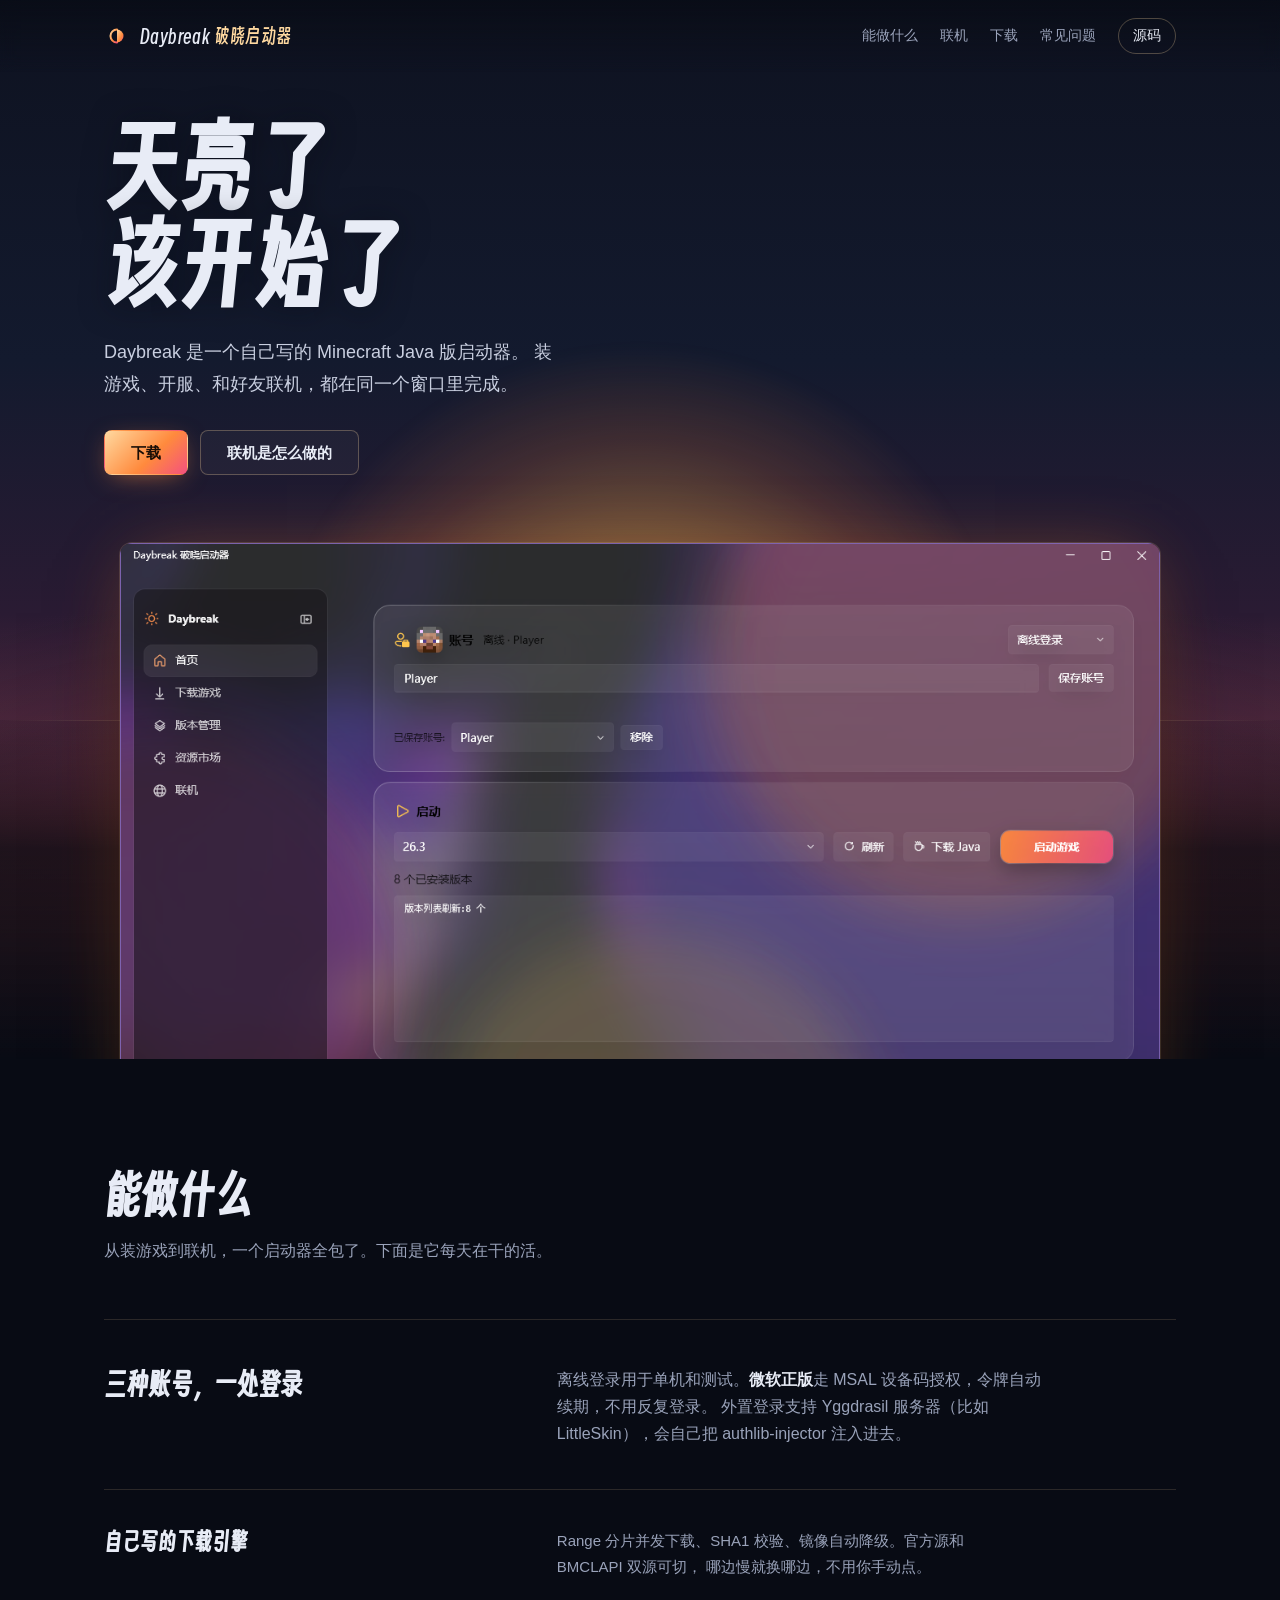
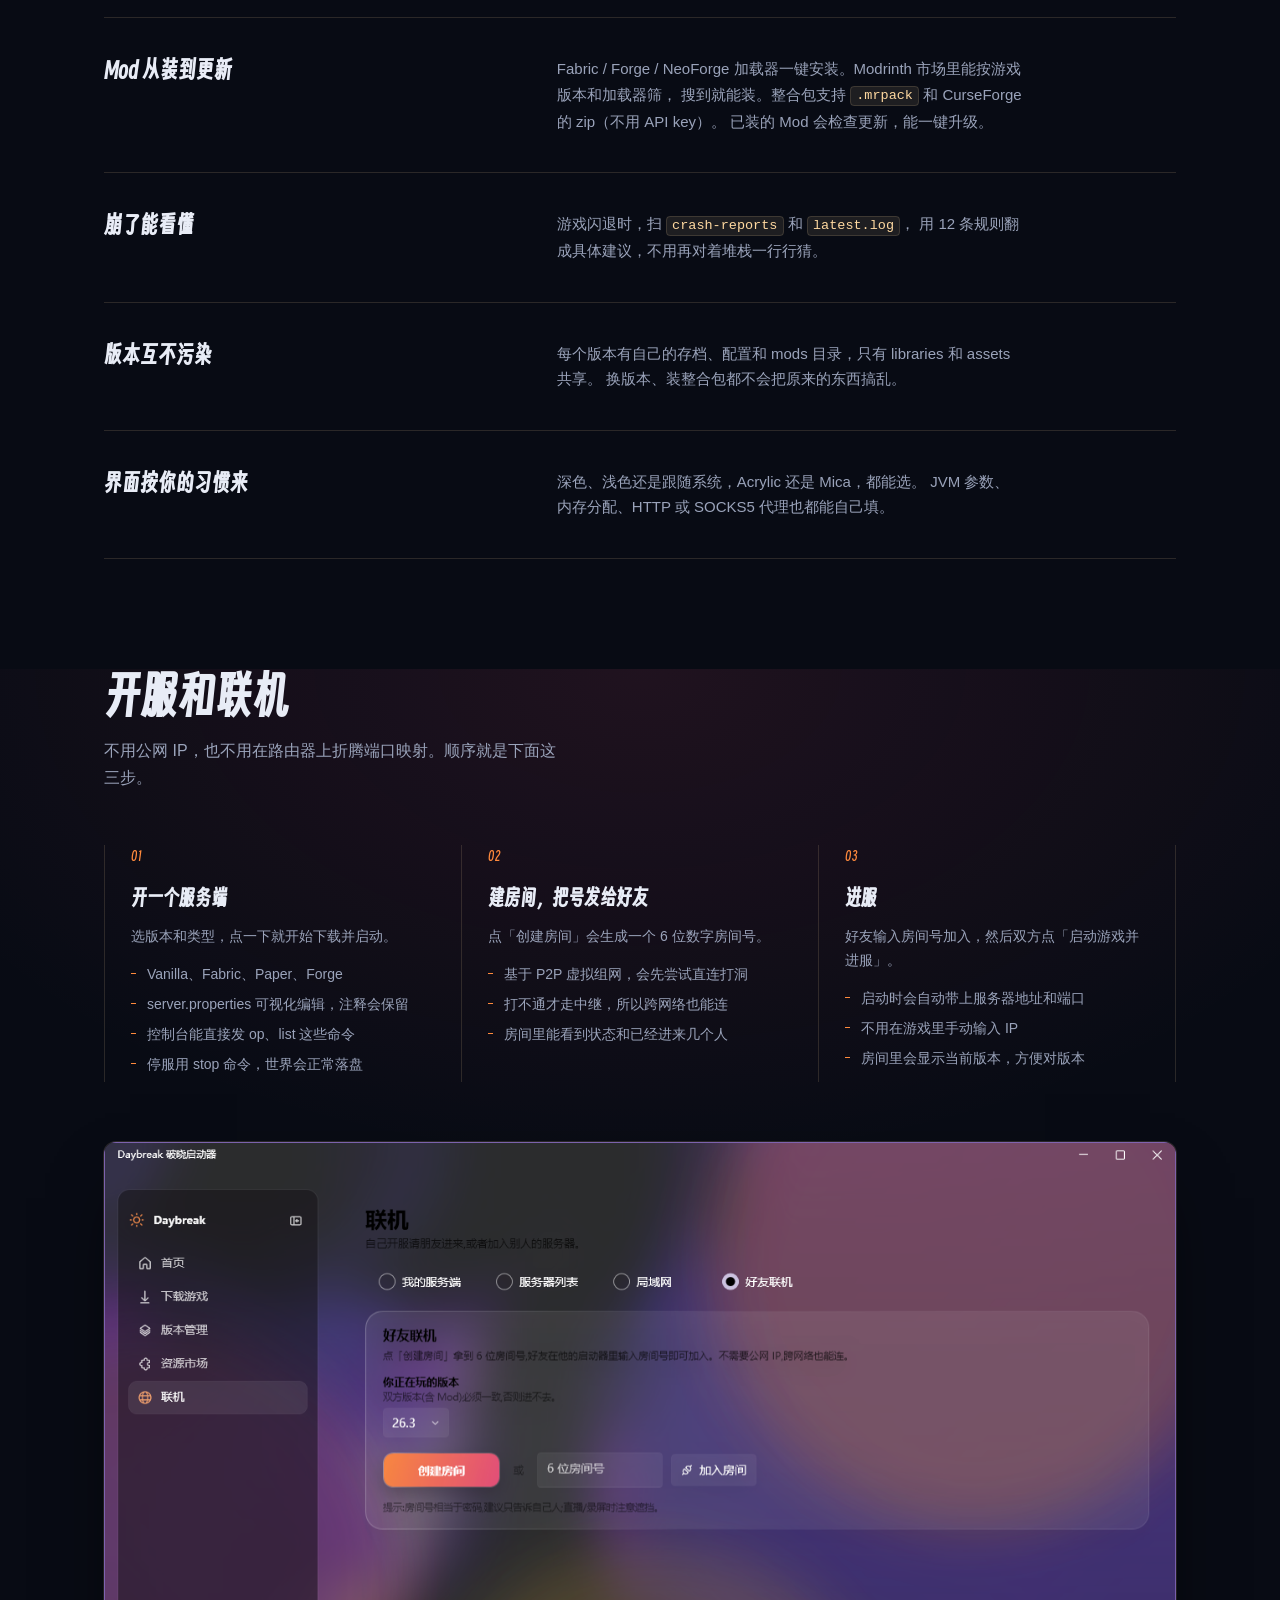
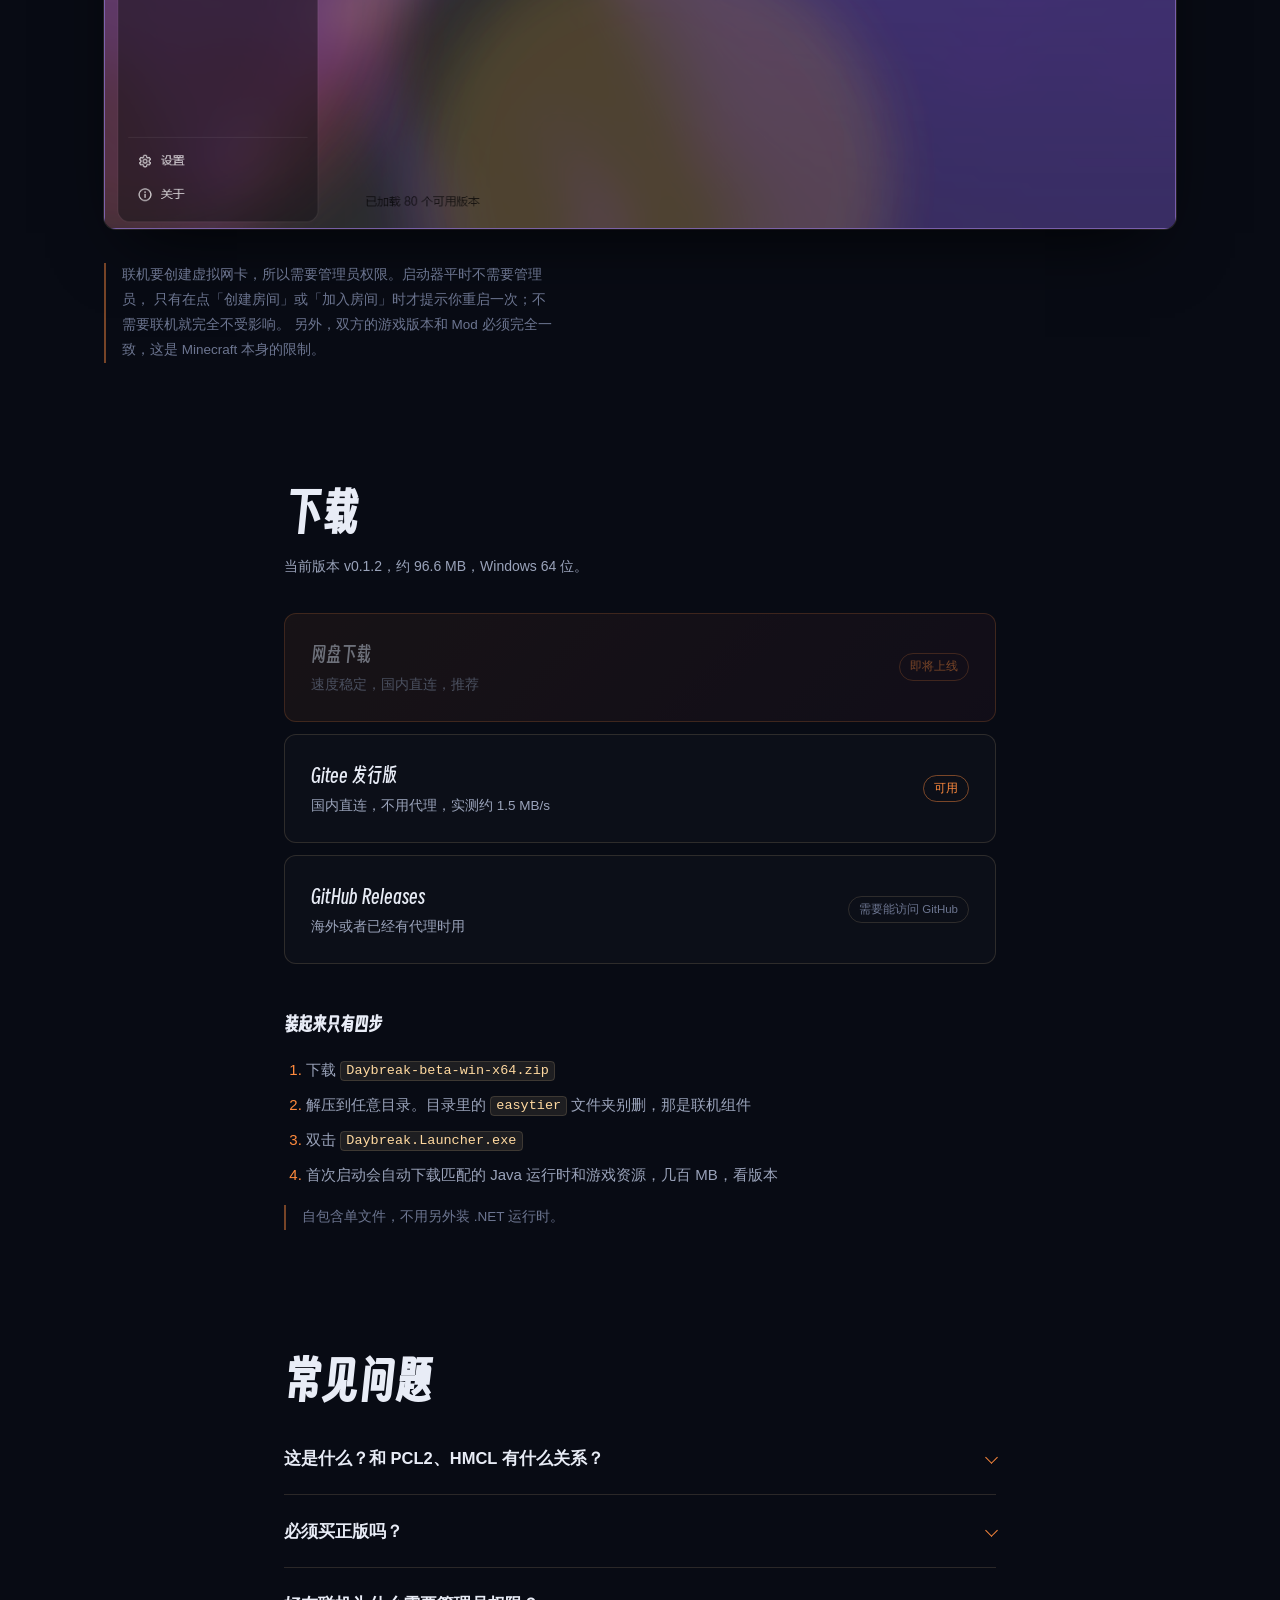
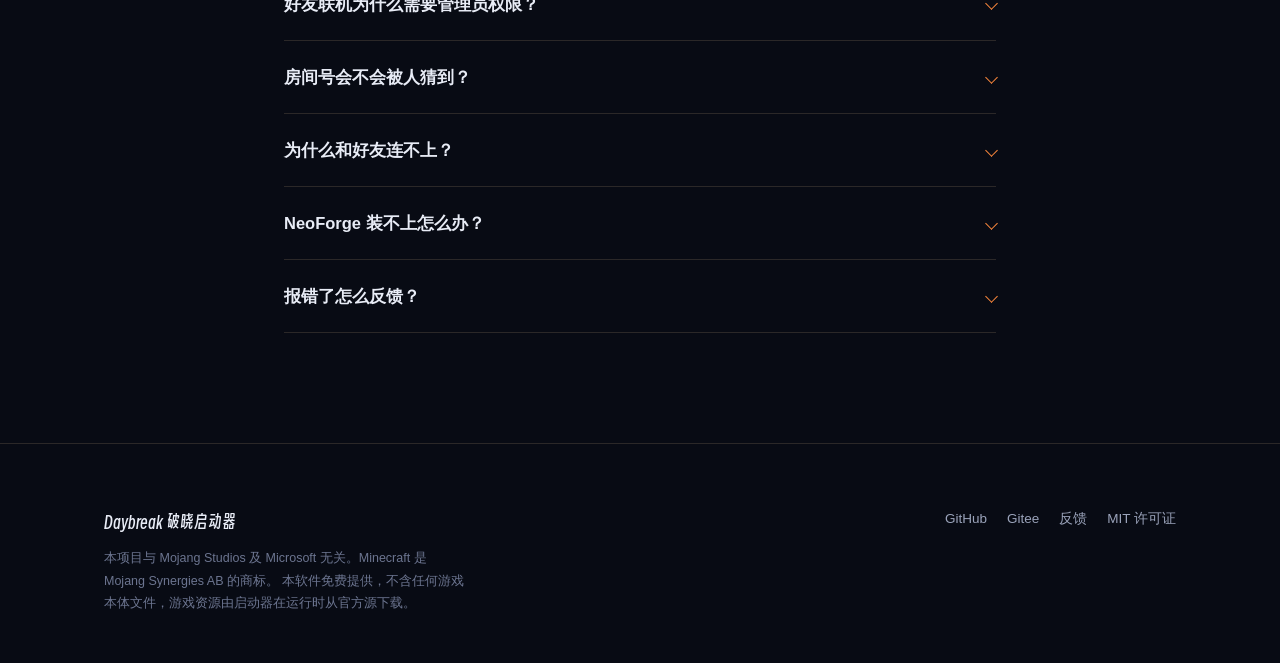
==== website/index.html @ 1a149ee1 "官网:新建静态站点并部署到自建服务器 背景:需要一个正式的产品页面，下载走网盘/Gitee，不占用服务器带宽。  设计(先调研再动手): - 参考 Anthropic 官方 frontend-desi" ====
<!DOCTYPE html>
<html lang="zh-CN">
<head>
<meta charset="UTF-8">
<meta name="viewport" content="width=device-width, initial-scale=1">
<title>Daybreak 破晓启动器 — 自己写的 Minecraft 启动器</title>
<meta name="description" content="Daybreak 破晓启动器：自主实现的 Minecraft Java 版启动器。三合一登录、四种服务端一键开服、好友联机（6 位房间号，不需要公网 IP）、Mod 生态与崩溃诊断。仅 Windows，免费开源。">
<meta name="theme-color" content="#0E1220">
<meta property="og:title" content="Daybreak 破晓启动器">
<meta property="og:description" content="装游戏、开服、和好友联机，都在一个窗口里完成。">
<meta property="og:type" content="website">
<link rel="icon" href="assets/logo.svg" type="image/svg+xml">
<link rel="preload" href="assets/font/smiley-sans-subset.woff2" as="font" type="font/woff2" crossorigin>
<link rel="stylesheet" href="assets/style.css">
</head>
<body>

<header class="nav" id="nav">
  <div class="nav-inner">
    <a href="#" class="brand">
      <svg class="brand-mark" viewBox="0 0 32 32" aria-hidden="true">
        <defs>
          <linearGradient id="bm" x1="0" y1="0" x2="1" y2="1">
            <stop offset="0" stop-color="#FFD9A0"/>
            <stop offset="0.6" stop-color="#FF8A3D"/>
            <stop offset="1" stop-color="#F4517F"/>
          </linearGradient>
        </defs>
        <path d="M2 22h28" stroke="url(#bm)" stroke-width="1.5" stroke-linecap="round" opacity=".55"/>
        <path d="M16 24a8 8 0 0 1 0-16" fill="none" stroke="url(#bm)" stroke-width="2.5" stroke-linecap="round"/>
        <path d="M16 8a8 8 0 0 1 0 16" fill="url(#bm)"/>
      </svg>
      <span class="brand-text">Daybreak <em>破晓启动器</em></span>
    </a>
    <nav class="nav-links">
      <a href="#capabilities">能做什么</a>
      <a href="#multiplayer">联机</a>
      <a href="#download">下载</a>
      <a href="#faq">常见问题</a>
      <a href="https://github.com/gan4012/Daybreak" target="_blank" rel="noopener" class="nav-github">源码</a>
    </nav>
  </div>
</header>

<section class="hero">
  <div class="hero-sky"></div>
  <div class="hero-sun"></div>
  <div class="hero-horizon"></div>
  <div class="hero-ground"></div>

  <div class="hero-inner">
    <div class="hero-text">
      <h1>天亮了<br>该开始了</h1>
      <p class="hero-sub">
        Daybreak 是一个自己写的 Minecraft Java 版启动器。
        装游戏、开服、和好友联机，都在同一个窗口里完成。
      </p>
      <div class="hero-actions">
        <a href="#download" class="btn btn-primary">下载</a>
        <a href="#multiplayer" class="btn btn-ghost">联机是怎么做的</a>
      </div>
    </div>

    <div class="hero-shot">
      <img src="screenshots/home.png" width="1280" height="820"
           alt="Daybreak 启动器主界面：左侧导航，右侧账号与启动面板">
    </div>
  </div>
</section>

<section class="section" id="capabilities">
  <div class="wrap">
    <h2 class="section-title">能做什么</h2>
    <p class="section-sub">从装游戏到联机，一个启动器全包了。下面是它每天在干的活。</p>

    <div class="capabilities">
      <div class="cap">
        <h3>三种账号，一处登录</h3>
        <p>
          离线登录用于单机和测试。<strong>微软正版</strong>走 MSAL 设备码授权，令牌自动续期，不用反复登录。
          外置登录支持 Yggdrasil 服务器（比如 LittleSkin），会自己把 authlib-injector 注入进去。
        </p>
      </div>

      <div class="cap">
        <h3>自己写的下载引擎</h3>
        <p>
          Range 分片并发下载、SHA1 校验、镜像自动降级。官方源和 BMCLAPI 双源可切，
          哪边慢就换哪边，不用你手动点。
        </p>
      </div>

      <div class="cap">
        <h3>Mod 从装到更新</h3>
        <p>
          Fabric / Forge / NeoForge 加载器一键安装。Modrinth 市场里能按游戏版本和加载器筛，
          搜到就能装。整合包支持 <code>.mrpack</code> 和 CurseForge 的 zip（不用 API key）。
          已装的 Mod 会检查更新，能一键升级。
        </p>
      </div>

      <div class="cap">
        <h3>崩了能看懂</h3>
        <p>
          游戏闪退时，扫 <code>crash-reports</code> 和 <code>latest.log</code>，
          用 12 条规则翻成具体建议，不用再对着堆栈一行行猜。
        </p>
      </div>

      <div class="cap">
        <h3>版本互不污染</h3>
        <p>
          每个版本有自己的存档、配置和 mods 目录，只有 libraries 和 assets 共享。
          换版本、装整合包都不会把原来的东西搞乱。
        </p>
      </div>

      <div class="cap">
        <h3>界面按你的习惯来</h3>
        <p>
          深色、浅色还是跟随系统，Acrylic 还是 Mica，都能选。
          JVM 参数、内存分配、HTTP 或 SOCKS5 代理也都能自己填。
        </p>
      </div>
    </div>
  </div>
</section>

<section class="section mp" id="multiplayer">
  <div class="wrap">
    <h2 class="section-title">开服和联机</h2>
    <p class="section-sub">
      不用公网 IP，也不用在路由器上折腾端口映射。顺序就是下面这三步。
    </p>

    <div class="mp-steps">
      <div class="mp-step">
        <div class="mp-num">01</div>
        <h3>开一个服务端</h3>
        <p>选版本和类型，点一下就开始下载并启动。</p>
        <ul>
          <li>Vanilla、Fabric、Paper、Forge</li>
          <li>server.properties 可视化编辑，注释会保留</li>
          <li>控制台能直接发 op、list 这些命令</li>
          <li>停服用 stop 命令，世界会正常落盘</li>
        </ul>
      </div>

      <div class="mp-step">
        <div class="mp-num">02</div>
        <h3>建房间，把号发给好友</h3>
        <p>点「创建房间」会生成一个 6 位数字房间号。</p>
        <ul>
          <li>基于 P2P 虚拟组网，会先尝试直连打洞</li>
          <li>打不通才走中继，所以跨网络也能连</li>
          <li>房间里能看到状态和已经进来几个人</li>
        </ul>
      </div>

      <div class="mp-step">
        <div class="mp-num">03</div>
        <h3>进服</h3>
        <p>好友输入房间号加入，然后双方点「启动游戏并进服」。</p>
        <ul>
          <li>启动时会自动带上服务器地址和端口</li>
          <li>不用在游戏里手动输入 IP</li>
          <li>房间里会显示当前版本，方便对版本</li>
        </ul>
      </div>
    </div>

    <div class="mp-shot">
      <img src="screenshots/multiplayer.png" width="1280" height="820" loading="lazy"
           alt="好友联机界面：选择游戏版本，输入 6 位房间号或创建房间">
    </div>

    <p class="note">
      联机要创建虚拟网卡，所以需要管理员权限。启动器平时不需要管理员，
      只有在点「创建房间」或「加入房间」时才提示你重启一次；不需要联机就完全不受影响。
      另外，双方的游戏版本和 Mod 必须完全一致，这是 Minecraft 本身的限制。
    </p>
  </div>
</section>

<section class="section" id="download">
  <div class="wrap wrap-narrow">
    <h2 class="section-title">下载</h2>
    <p class="download-meta">
      当前版本 <span id="dlVersion">v0.1.2</span>，约 <span id="dlSize">96.6 MB</span>，Windows 64 位。
    </p>

    <div class="dl-list">
      <a class="dl dl-primary" id="dlNetdisk" href="#" aria-disabled="true">
        <span>
          <span class="dl-name">网盘下载</span>
          <span class="dl-desc">速度稳定，国内直连，推荐</span>
        </span>
        <span class="dl-tag" id="dlNetdiskTag">即将上线</span>
      </a>

      <a class="dl" href="https://gitee.com/wergansailikebai/daybreak/releases" target="_blank" rel="noopener">
        <span>
          <span class="dl-name">Gitee 发行版</span>
          <span class="dl-desc">国内直连，不用代理，实测约 1.5 MB/s</span>
        </span>
        <span class="dl-tag">可用</span>
      </a>

      <a class="dl" href="https://github.com/gan4012/Daybreak/releases" target="_blank" rel="noopener">
        <span>
          <span class="dl-name">GitHub Releases</span>
          <span class="dl-desc">海外或者已经有代理时用</span>
        </span>
        <span class="dl-tag dim">需要能访问 GitHub</span>
      </a>
    </div>

    <div class="dl-steps">
      <h3>装起来只有四步</h3>
      <ol>
        <li>下载 <code>Daybreak-beta-win-x64.zip</code></li>
        <li>解压到任意目录。目录里的 <code>easytier</code> 文件夹别删，那是联机组件</li>
        <li>双击 <code>Daybreak.Launcher.exe</code></li>
        <li>首次启动会自动下载匹配的 Java 运行时和游戏资源，几百 MB，看版本</li>
      </ol>
      <p class="note">
        自包含单文件，不用另外装 .NET 运行时。
      </p>
    </div>
  </div>
</section>

<section class="section" id="faq">
  <div class="wrap wrap-narrow">
    <h2 class="section-title">常见问题</h2>

    <details class="faq">
      <summary>这是什么？和 PCL2、HMCL 有什么关系？</summary>
      <p>
        Daybreak 是一个独立开发的 Minecraft Java 版启动器，代码、界面、品牌都是自己写的，
        没有参考或复制任何闭源启动器的代码。功能定位相似，但实现和界面完全不同。
      </p>
    </details>

    <details class="faq">
      <summary>必须买正版吗？</summary>
      <p>
        单机可以用离线登录。联机（包括好友联机和自己开的服）建议用正版账号，很多服务器会校验。
      </p>
    </details>

    <details class="faq">
      <summary>好友联机为什么需要管理员权限？</summary>
      <p>
        联机要在你的电脑上创建一块虚拟网卡，这必须管理员权限。启动器平时不需要管理员，
        只有点「创建房间」或「加入房间」时才提示你重启一次。点「否」就不提权，
        其它功能照常使用。
      </p>
    </details>

    <details class="faq">
      <summary>房间号会不会被人猜到？</summary>
      <p>
        6 位数字大约 90 万种组合，相当于一个弱密码。请只告诉自己人，直播或录屏时注意遮挡。
        玩完记得点「结束联机」。
      </p>
    </details>

    <details class="faq">
      <summary>为什么和好友连不上？</summary>
      <p>
        最常见的原因是两边版本不一致。游戏版本、Mod 的版本和数量都必须完全一样。
        另外确认双方都成功创建或加入了房间，并且房主已经启动了服务端。
        如果还是不行，把联机页里的「联机日志」发到 Issue。
      </p>
    </details>

    <details class="faq">
      <summary>NeoForge 装不上怎么办？</summary>
      <p>
        已知问题：上游 Maven 仓库在国外，国内直连会超时，而且安装器内部不走镜像。
        临时办法是先在设置里配好代理再装。Forge 不受影响。
      </p>
    </details>

    <details class="faq">
      <summary>报错了怎么反馈？</summary>
      <p>
        带上 <code>%APPDATA%\Daybreak\logs</code> 目录下的日志，联机问题请一并附上联机页的「联机日志」，
        到 <a href="https://github.com/gan4012/Daybreak/issues" target="_blank" rel="noopener">GitHub Issue</a> 提。
      </p>
    </details>
  </div>
</section>

<footer class="footer">
  <div class="wrap footer-inner">
    <div>
      <div class="footer-name">Daybreak 破晓启动器</div>
      <p class="footer-disclaimer">
        本项目与 Mojang Studios 及 Microsoft 无关。Minecraft 是 Mojang Synergies AB 的商标。
        本软件免费提供，不含任何游戏本体文件，游戏资源由启动器在运行时从官方源下载。
      </p>
    </div>
    <div class="footer-links">
      <a href="https://github.com/gan4012/Daybreak" target="_blank" rel="noopener">GitHub</a>
      <a href="https://gitee.com/wergansailikebai/daybreak" target="_blank" rel="noopener">Gitee</a>
      <a href="https://github.com/gan4012/Daybreak/issues" target="_blank" rel="noopener">反馈</a>
      <a href="https://github.com/gan4012/Daybreak/blob/main/LICENSE" target="_blank" rel="noopener">MIT 许可证</a>
    </div>
  </div>
</footer>

<script src="assets/config.js"></script>
<script src="assets/app.js"></script>
</body>
</html>
---- website/assets/style.css ----
/* ============================================================
   Daybreak 官网样式
   设计方向:地平线。破晓不是夜也不是昼,是天刚亮的那一瞬。
   全站一条地平线贯穿:上方是天空,下方是地面,内容都在这条线之下。
   ============================================================ */

/* ---------- 字体 ---------- */
/* 得意黑(Smiley Sans,OFL):紧凑、微斜、有冲劲,用于标题与品牌名。
   页面只需要几百个汉字,已做子集化(witness scripts/subset-font.py)。 */
@font-face {
    font-family: "Smiley Sans";
    src: url("font/smiley-sans-subset.woff2") format("woff2");
    font-weight: 400;
    font-style: oblique 0deg 12deg;
    font-display: swap;
    /* 只覆盖本站用到的字符,未命中时回退系统字体 */
}

/* ---------- 设计 token ---------- */
:root {
    /* 黎明色板:从真实的天光顺序上取色,不是随手挑的深色 + 高饱和强调色 */
    --night:    #0E1220;   /* 天顶:深靛蓝 */
    --dusk:     #2A1B33;   /* 高空过渡:梅子紫 */
    --ember:    #FF8A3D;   /* 地平线:品牌橙 */
    --rose:     #F4517F;   /* 破晓云:品牌粉 */
    --daybreak: #FFD9A0;   /* 初光:淡金 */
    --mist:     #C9CFE0;   /* 冷灰紫,正文 */

    /* 派生 */
    --ink:        #080B14;
    --line:       rgba(255, 217, 160, 0.14);
    --line-strong:rgba(255, 217, 160, 0.28);
    --text:       #E8ECF6;
    --text-dim:   #9AA3BA;
    --text-faint: #6C7590;

    /* 缓动:内置 ease 太弱,用更强的自定义曲线(Emil Kowalski 的做法) */
    --ease-out: cubic-bezier(0.23, 1, 0.32, 1);
    --ease-in-out: cubic-bezier(0.77, 0, 0.175, 1);

    /* 版心 */
    --wrap: 1120px;
    --gutter: 24px;

    /* 地平线位置(占 hero 高度的比例) */
    --horizon: 68%;
}

/* ---------- 基础 ---------- */
*, *::before, *::after { box-sizing: border-box; }

html {
    scroll-behavior: smooth;
    -webkit-text-size-adjust: 100%;
}

@media (prefers-reduced-motion: reduce) {
    html { scroll-behavior: auto; }
    *, *::before, *::after {
        animation-duration: 0.01ms !important;
        animation-iteration-count: 1 !important;
        transition-duration: 0.01ms !important;
    }
}

body {
    margin: 0;
    background: var(--night);
    color: var(--text);
    font-family: -apple-system, BlinkMacSystemFont, "Segoe UI",
                 "PingFang SC", "Hiragino Sans GB", "Microsoft YaHei",
                 "Source Han Sans SC", "Noto Sans SC", sans-serif;
    font-size: 16px;
    line-height: 1.7;
    -webkit-font-smoothing: antialiased;
    overflow-x: hidden;
}

/* 正文行长控制在 80 字符以内 */
p { max-width: 62ch; }

img { max-width: 100%; height: auto; display: block; }

/* Grid/Flex 子项的 min-width 默认是 auto，图片的固有宽度(1280px)会把容器撑破，
   在窄屏上表现为整页横向溢出、文字被切掉。必须显式压回 0。 */
.hero-inner,
.hero-shot,
.mp-shot,
.mp-steps > *,
.cap > * {
    min-width: 0;
}

/* 移动端兜底:任何情况下都不允许横向滚动 */
html, body { overflow-x: clip; }

a { color: var(--daybreak); text-decoration: none; }
a:hover { text-decoration: underline; text-underline-offset: 3px; }

code {
    font-family: ui-monospace, SFMono-Regular, "Cascadia Mono", Consolas, monospace;
    font-size: 0.9em;
    background: rgba(255, 217, 160, 0.09);
    border: 1px solid rgba(255, 217, 160, 0.14);
    padding: 0.1em 0.38em;
    border-radius: 4px;
    color: var(--daybreak);
}

/* 键盘焦点必须可见 */
:focus-visible {
    outline: 2px solid var(--ember);
    outline-offset: 3px;
    border-radius: 4px;
}

.wrap {
    width: 100%;
    max-width: var(--wrap);
    margin-inline: auto;
    padding-inline: var(--gutter);
}
.wrap-narrow { max-width: 760px; }

/* ---------- 导航 ---------- */
.nav {
    position: fixed;
    inset: 0 0 auto 0;
    z-index: 100;
    padding: 18px 0;
    background: linear-gradient(180deg, rgba(8, 11, 20, 0.72), transparent);
    backdrop-filter: blur(8px);
    transition: background 260ms var(--ease-out);
}
.nav.scrolled {
    background: rgba(8, 11, 20, 0.88);
    border-bottom: 1px solid var(--line);
}
.nav-inner {
    max-width: var(--wrap);
    margin-inline: auto;
    padding-inline: var(--gutter);
    display: flex;
    align-items: center;
    gap: 28px;
}
.brand {
    display: flex;
    align-items: center;
    gap: 10px;
    color: var(--text);
    font-family: "Smiley Sans", sans-serif;
    font-size: 19px;
    letter-spacing: 0.02em;
}
.brand:hover { text-decoration: none; }
.brand-mark { width: 26px; height: 26px; flex: none; }
.brand-text em { font-style: normal; color: var(--daybreak); }

.nav-links {
    margin-left: auto;
    display: flex;
    align-items: center;
    gap: 22px;
    font-size: 14px;
}
.nav-links a { color: var(--text-dim); transition: color 180ms var(--ease-out); }
.nav-links a:hover { color: var(--text); text-decoration: none; }
.nav-github {
    border: 1px solid var(--line-strong);
    padding: 5px 14px;
    border-radius: 100px;
    color: var(--text) !important;
}

/* ---------- Hero:天空 + 地平线 ---------- */
.hero {
    position: relative;
    min-height: 100svh;
    display: flex;
    align-items: flex-end;
    padding-top: 120px;
    overflow: hidden;
    isolation: isolate;
}

/* 天空:从天顶的深靛蓝,一路过渡到地平线的橙红 */
.hero-sky {
    position: absolute;
    inset: 0;
    z-index: -3;
    background:
        radial-gradient(120% 62% at 50% 100%,
            rgba(255, 138, 61, 0.55) 0%,
            rgba(244, 81, 127, 0.28) 32%,
            rgba(42, 27, 51, 0.10) 62%,
            transparent 78%),
        linear-gradient(180deg,
            var(--night) 0%,
            #131A2E 34%,
            #2A1B33 58%,
            #5E2C3E 74%,
            #A8483C 88%);
}

/* 地平线上一团初光,是整页唯一的"亮点",其余都压低 */
.hero-sun {
    position: absolute;
    left: 50%;
    top: var(--horizon);
    width: min(760px, 88vw);
    aspect-ratio: 1 / 1;
    transform: translate(-50%, -50%) scale(0.7);
    z-index: -2;
    border-radius: 50%;
    background: radial-gradient(circle,
        rgba(255, 217, 160, 0.85) 0%,
        rgba(255, 196, 77, 0.42) 26%,
        rgba(255, 138, 61, 0.16) 52%,
        transparent 70%);
    filter: blur(6px);
    opacity: 0;
    animation: sun-rise 1400ms var(--ease-out) 180ms forwards;
}

@keyframes sun-rise {
    from { opacity: 0; transform: translate(-50%, -46%) scale(0.7); }
    to   { opacity: 1; transform: translate(-50%, -50%) scale(1); }
}

/* 地平线本身:一条 1px 的亮线 */
.hero-horizon {
    position: absolute;
    left: 0; right: 0;
    top: var(--horizon);
    height: 1px;
    z-index: -1;
    background: linear-gradient(90deg,
        transparent 0%,
        rgba(255, 217, 160, 0.18) 12%,
        rgba(255, 217, 160, 0.62) 50%,
        rgba(255, 217, 160, 0.18) 88%,
        transparent 100%);
    transform: scaleX(0);
    transform-origin: center;
    animation: horizon-draw 1100ms var(--ease-out) 520ms forwards;
}

@keyframes horizon-draw {
    to { transform: scaleX(1); }
}

/* 地平线以下:地面。颜色比天空更沉,内容落在这里 */
.hero-ground {
    position: absolute;
    left: 0; right: 0;
    top: var(--horizon);
    bottom: 0;
    z-index: -2;
    background:
        linear-gradient(180deg,
            rgba(14, 18, 32, 0.10) 0%,
            rgba(8, 11, 20, 0.82) 38%,
            var(--ink) 100%);
}

.hero-inner {
    position: relative;
    width: 100%;
    max-width: var(--wrap);
    margin-inline: auto;
    padding-inline: var(--gutter);
    padding-bottom: 0;
    display: grid;
    /* minmax(0,1fr):不让图片的固有宽度决定列宽 */
    grid-template-columns: minmax(0, 1fr);
    gap: 40px;
}

.hero-text {
    max-width: 660px;
    padding-bottom: 28px;
}

/* 标题:整句一个处理,不做"只给半句上渐变"那种常见做法 */
.hero h1 {
    font-family: "Smiley Sans", sans-serif;
    font-size: clamp(44px, 7.2vw, 92px);
    line-height: 1.06;
    letter-spacing: 0.005em;
    margin: 0 0 22px;
    color: var(--text);
    text-shadow: 0 2px 30px rgba(8, 11, 20, 0.5);
    opacity: 0;
    transform: translateY(18px);
    animation: rise 900ms var(--ease-out) 420ms forwards;
}

.hero h1 .dawn {
    color: var(--daybreak);
}

.hero-sub {
    font-size: clamp(15px, 1.6vw, 18px);
    line-height: 1.75;
    color: var(--mist);
    max-width: 46ch;
    margin: 0 0 30px;
    opacity: 0;
    transform: translateY(14px);
    animation: rise 800ms var(--ease-out) 620ms forwards;
}

@keyframes rise {
    to { opacity: 1; transform: translateY(0); }
}

.hero-actions {
    display: flex;
    flex-wrap: wrap;
    gap: 12px;
    opacity: 0;
    transform: translateY(14px);
    animation: rise 800ms var(--ease-out) 760ms forwards;
}

.btn {
    display: inline-flex;
    align-items: center;
    justify-content: center;
    gap: 8px;
    font-size: 15px;
    font-weight: 600;
    line-height: 1;
    padding: 14px 26px;
    border-radius: 8px;
    border: 1px solid transparent;
    cursor: pointer;
    transition: transform 140ms var(--ease-out),
                background-color 180ms var(--ease-out),
                border-color 180ms var(--ease-out);
}
/* 按钮按下要有反馈 */
.btn:active { transform: scale(0.975); }

.btn-primary {
    background: linear-gradient(135deg, var(--daybreak), var(--ember) 58%, var(--rose));
    color: #1A0E06;
    box-shadow: 0 6px 26px -8px rgba(255, 138, 61, 0.65);
}
.btn-primary:hover {
    background: linear-gradient(135deg, #FFE4BC, #FF9A54 58%, #FF6A90);
    text-decoration: none;
}

.btn-ghost {
    color: var(--text);
    border-color: var(--line-strong);
    background: rgba(255, 255, 255, 0.03);
}
.btn-ghost:hover {
    background: rgba(255, 255, 255, 0.07);
    text-decoration: none;
}

/* 截图立在地平线上,像太阳升起 */
.hero-shot {
    justify-self: center;
    width: min(100%, 1040px);
    margin-bottom: -14%;
    opacity: 0;
    transform: translateY(60px) scale(0.97);
    animation: shot-rise 1200ms var(--ease-out) 880ms forwards;
}
.hero-shot img {
    width: 100%;
    border-radius: 12px;
    box-shadow:
        0 40px 90px -30px rgba(0, 0, 0, 0.85),
        0 0 0 1px rgba(255, 217, 160, 0.16),
        0 0 70px -18px rgba(255, 138, 61, 0.42);
}

@keyframes shot-rise {
    to { opacity: 1; transform: translateY(0) scale(1); }
}

/* ---------- 通用区块 ---------- */
.section {
    position: relative;
    padding: 110px 0;
    background: var(--ink);
}
.section + .section { padding-top: 0; }

.section-title {
    font-family: "Smiley Sans", sans-serif;
    font-size: clamp(30px, 4vw, 46px);
    line-height: 1.18;
    margin: 0 0 14px;
    color: var(--text);
}
.section-sub {
    font-size: 16px;
    color: var(--text-dim);
    margin: 0 0 54px;
    max-width: 52ch;
}

/* ---------- 能力:编辑式排版,不用同质卡片墙 ---------- */
.capabilities {
    display: grid;
    gap: 0;
    border-top: 1px solid var(--line);
}

.cap {
    display: grid;
    grid-template-columns: minmax(0, 4fr) minmax(0, 6fr);
    gap: 40px;
    padding: 38px 0;
    border-bottom: 1px solid var(--line);
    align-items: start;
}
.cap h3 {
    font-family: "Smiley Sans", sans-serif;
    font-size: 22px;
    line-height: 1.35;
    margin: 0;
    color: var(--text);
}
.cap p {
    margin: 0;
    font-size: 15px;
    color: var(--text-dim);
    max-width: 56ch;
}
.cap p strong { color: var(--text); font-weight: 600; }

/* 第一个能力块给更大的字号,形成层次(不是所有块一样大) */
.cap:first-child {
    padding: 46px 0 42px;
}
.cap:first-child h3 { font-size: 28px; }
.cap:first-child p { font-size: 16px; }

/* ---------- 联机:内容本身是序列,编号才有意义 ---------- */
.mp {
    position: relative;
    padding-top: 110px;
    background:
        radial-gradient(90% 50% at 50% 0%, rgba(244, 81, 127, 0.10), transparent 70%),
        var(--ink);
}

.mp-steps {
    display: grid;
    grid-template-columns: repeat(3, minmax(0, 1fr));
    gap: 0;
    margin-bottom: 60px;
    border-left: 1px solid var(--line);
}
.mp-step {
    padding: 0 28px 0 26px;
    border-right: 1px solid var(--line);
}
.mp-num {
    font-family: "Smiley Sans", sans-serif;
    font-size: 13px;
    color: var(--ember);
    letter-spacing: 0.08em;
    margin-bottom: 14px;
}
.mp-step h3 {
    font-family: "Smiley Sans", sans-serif;
    font-size: 20px;
    margin: 0 0 10px;
    color: var(--text);
}
.mp-step p {
    font-size: 14px;
    color: var(--text-dim);
    margin: 0;
}
.mp-step ul {
    margin: 14px 0 0;
    padding: 0;
    list-style: none;
    font-size: 14px;
    color: var(--text-dim);
}
.mp-step li {
    position: relative;
    padding-left: 16px;
    margin-bottom: 6px;
}
.mp-step li::before {
    content: "";
    position: absolute;
    left: 0;
    top: 0.72em;
    width: 5px;
    height: 1px;
    background: var(--ember);
}

.mp-shot {
    margin-bottom: 34px;
}
.mp-shot img {
    width: 100%;
    border-radius: 12px;
    box-shadow:
        0 30px 70px -26px rgba(0, 0, 0, 0.8),
        0 0 0 1px rgba(255, 217, 160, 0.14);
}

.note {
    font-size: 13.5px;
    line-height: 1.85;
    color: var(--text-faint);
    border-left: 2px solid rgba(255, 138, 61, 0.45);
    padding-left: 16px;
    max-width: 60ch;
}

/* ---------- 下载 ---------- */
.download-meta {
    font-size: 14px;
    color: var(--text-dim);
    margin-bottom: 34px;
}

.dl-list {
    display: grid;
    gap: 12px;
}

.dl {
    display: grid;
    grid-template-columns: minmax(0, 1fr) auto;
    align-items: center;
    gap: 20px;
    padding: 24px 26px;
    border: 1px solid var(--line);
    border-radius: 12px;
    background: rgba(255, 255, 255, 0.018);
    color: var(--text);
    transition: border-color 200ms var(--ease-out),
                background-color 200ms var(--ease-out),
                transform 200ms var(--ease-out);
}
.dl:hover {
    text-decoration: none;
    border-color: var(--line-strong);
    background: rgba(255, 255, 255, 0.04);
    transform: translateY(-1px);
}

/* 主渠道用更重的视觉权重,和次要渠道区分开(不是三张一样的卡) */
.dl-primary {
    background:
        linear-gradient(135deg, rgba(255, 138, 61, 0.14), rgba(244, 81, 127, 0.09));
    border-color: rgba(255, 138, 61, 0.42);
}
.dl-primary:hover {
    border-color: rgba(255, 138, 61, 0.7);
    background:
        linear-gradient(135deg, rgba(255, 138, 61, 0.2), rgba(244, 81, 127, 0.13));
}

.dl-name {
    display: block;
    font-family: "Smiley Sans", sans-serif;
    font-size: 19px;
    margin-bottom: 4px;
}
.dl-desc {
    display: block;
    font-size: 13.5px;
    color: var(--text-dim);
}
.dl-tag {
    font-size: 11.5px;
    color: var(--ember);
    border: 1px solid rgba(255, 138, 61, 0.45);
    border-radius: 100px;
    padding: 3px 10px;
    white-space: nowrap;
}
.dl-tag.dim {
    color: var(--text-faint);
    border-color: var(--line);
}
.dl[aria-disabled="true"] {
    opacity: 0.45;
    pointer-events: none;
}

.dl-steps {
    margin-top: 46px;
}
.dl-steps h3 {
    font-family: "Smiley Sans", sans-serif;
    font-size: 18px;
    margin: 0 0 16px;
}
.dl-steps ol {
    margin: 0 0 18px;
    padding-left: 22px;
    color: var(--text-dim);
    font-size: 15px;
}
.dl-steps li { margin-bottom: 8px; }
.dl-steps li::marker { color: var(--ember); }

/* ---------- FAQ ---------- */
.faq {
    border-bottom: 1px solid var(--line);
}
.faq summary {
    cursor: pointer;
    padding: 22px 0;
    font-size: 16.5px;
    font-weight: 600;
    color: var(--text);
    list-style: none;
    display: flex;
    align-items: center;
    justify-content: space-between;
    gap: 20px;
}
.faq summary::-webkit-details-marker { display: none; }
.faq summary::after {
    content: "";
    flex: none;
    width: 9px;
    height: 9px;
    border-right: 1.5px solid var(--ember);
    border-bottom: 1.5px solid var(--ember);
    transform: rotate(45deg);
    transition: transform 220ms var(--ease-out);
}
.faq[open] summary::after { transform: rotate(-135deg); }
.faq p {
    margin: 0 0 22px;
    font-size: 15px;
    color: var(--text-dim);
    max-width: 66ch;
}

/* ---------- 页脚 ---------- */
.footer {
    padding: 64px 0 56px;
    background: var(--ink);
    border-top: 1px solid var(--line);
}
.footer-inner {
    display: flex;
    flex-wrap: wrap;
    gap: 32px;
    justify-content: space-between;
    align-items: flex-start;
}
.footer-name {
    font-family: "Smiley Sans", sans-serif;
    font-size: 17px;
    margin-bottom: 10px;
}
.footer-disclaimer {
    font-size: 12.5px;
    line-height: 1.8;
    color: var(--text-faint);
    max-width: 52ch;
    margin: 0;
}
.footer-links {
    display: flex;
    flex-wrap: wrap;
    gap: 20px;
    font-size: 13.5px;
}
.footer-links a { color: var(--text-dim); }
.footer-links a:hover { color: var(--daybreak); }

/* ---------- 响应式 ---------- */
@media (max-width: 860px) {
    :root { --horizon: 62%; }

    .nav-links { gap: 16px; font-size: 13px; }
    .nav-links a:not(.nav-github) { display: none; }

    .hero { min-height: auto; padding-top: 108px; }
    .hero-shot { margin-bottom: -8%; }
    .hero-text { padding-bottom: 20px; }

    .section { padding: 74px 0; }

    .cap {
        grid-template-columns: 1fr;
        gap: 12px;
        padding: 28px 0;
    }
    .cap:first-child h3 { font-size: 22px; }

    .mp-steps {
        grid-template-columns: 1fr;
        border-left: none;
    }
    .mp-step {
        padding: 22px 0;
        border-right: none;
        border-top: 1px solid var(--line);
    }

    .dl {
        grid-template-columns: 1fr;
        gap: 12px;
    }
    .dl-tag { justify-self: start; }
}
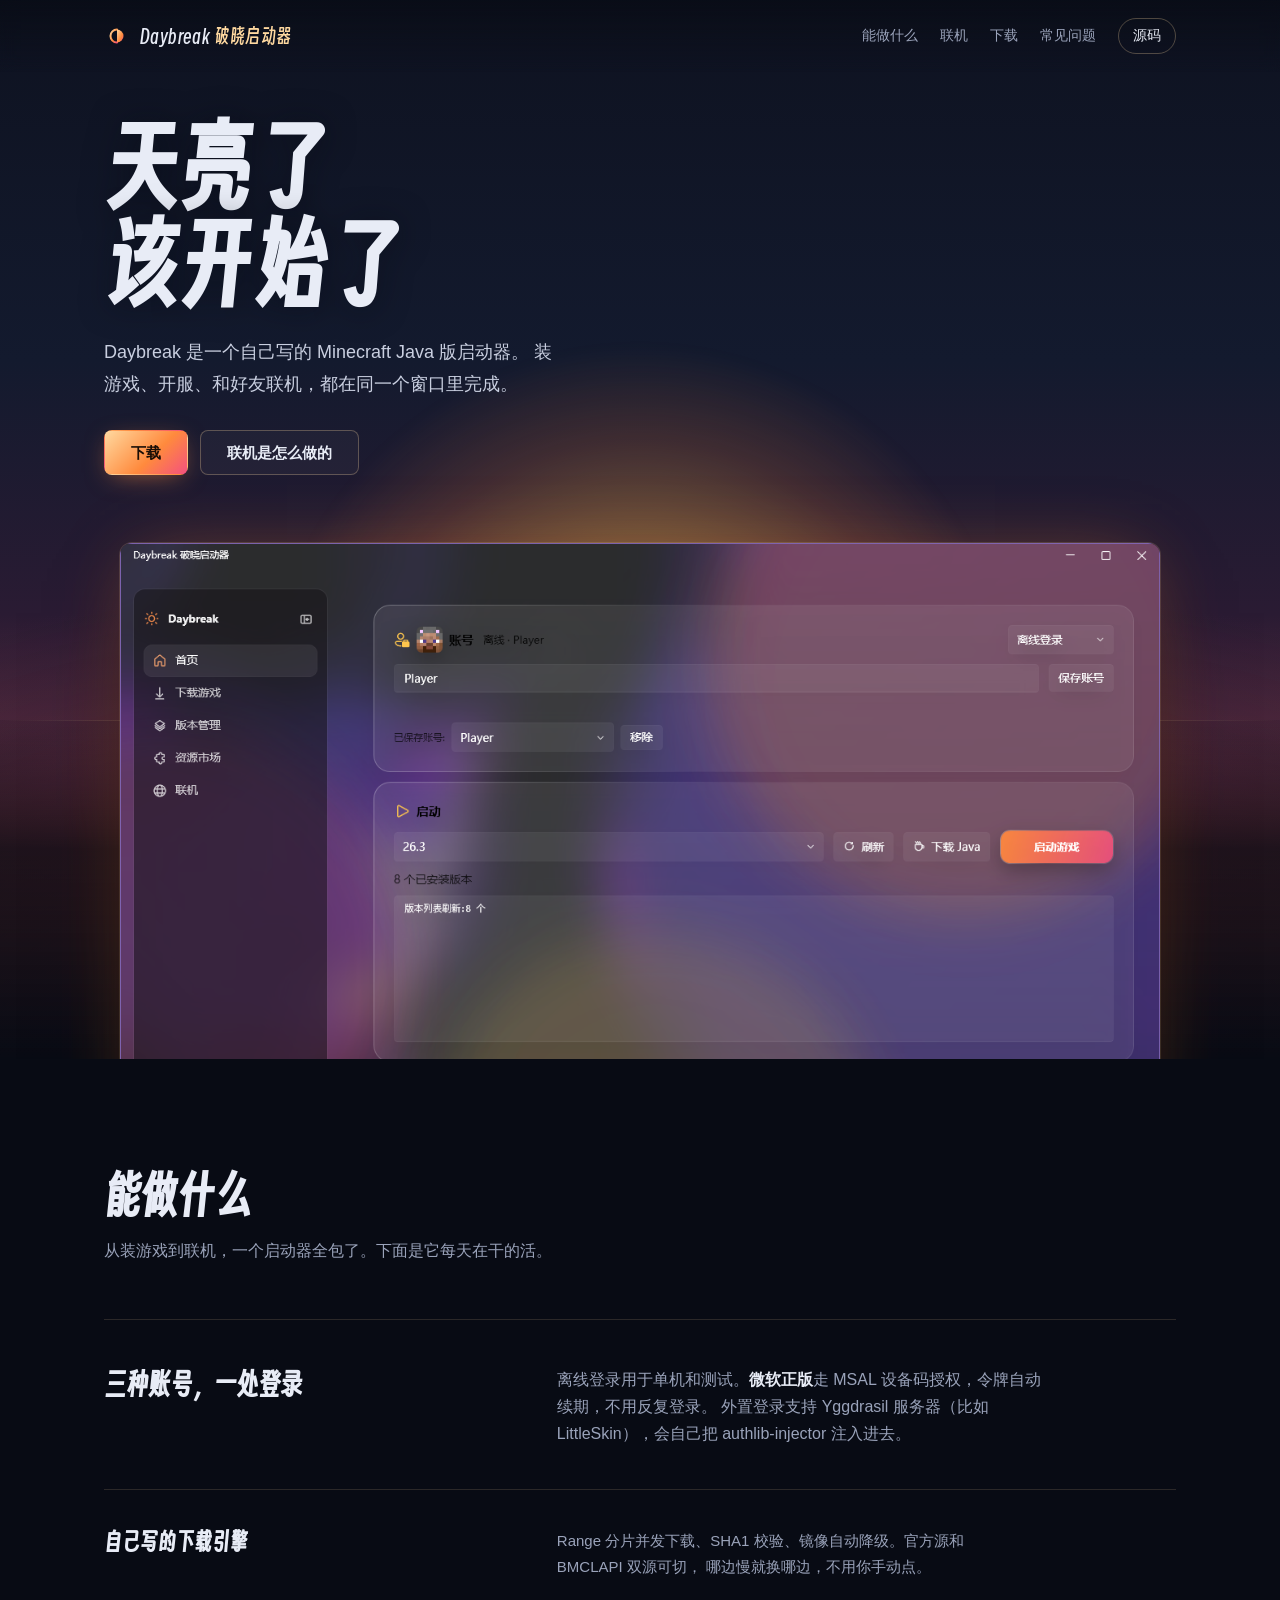
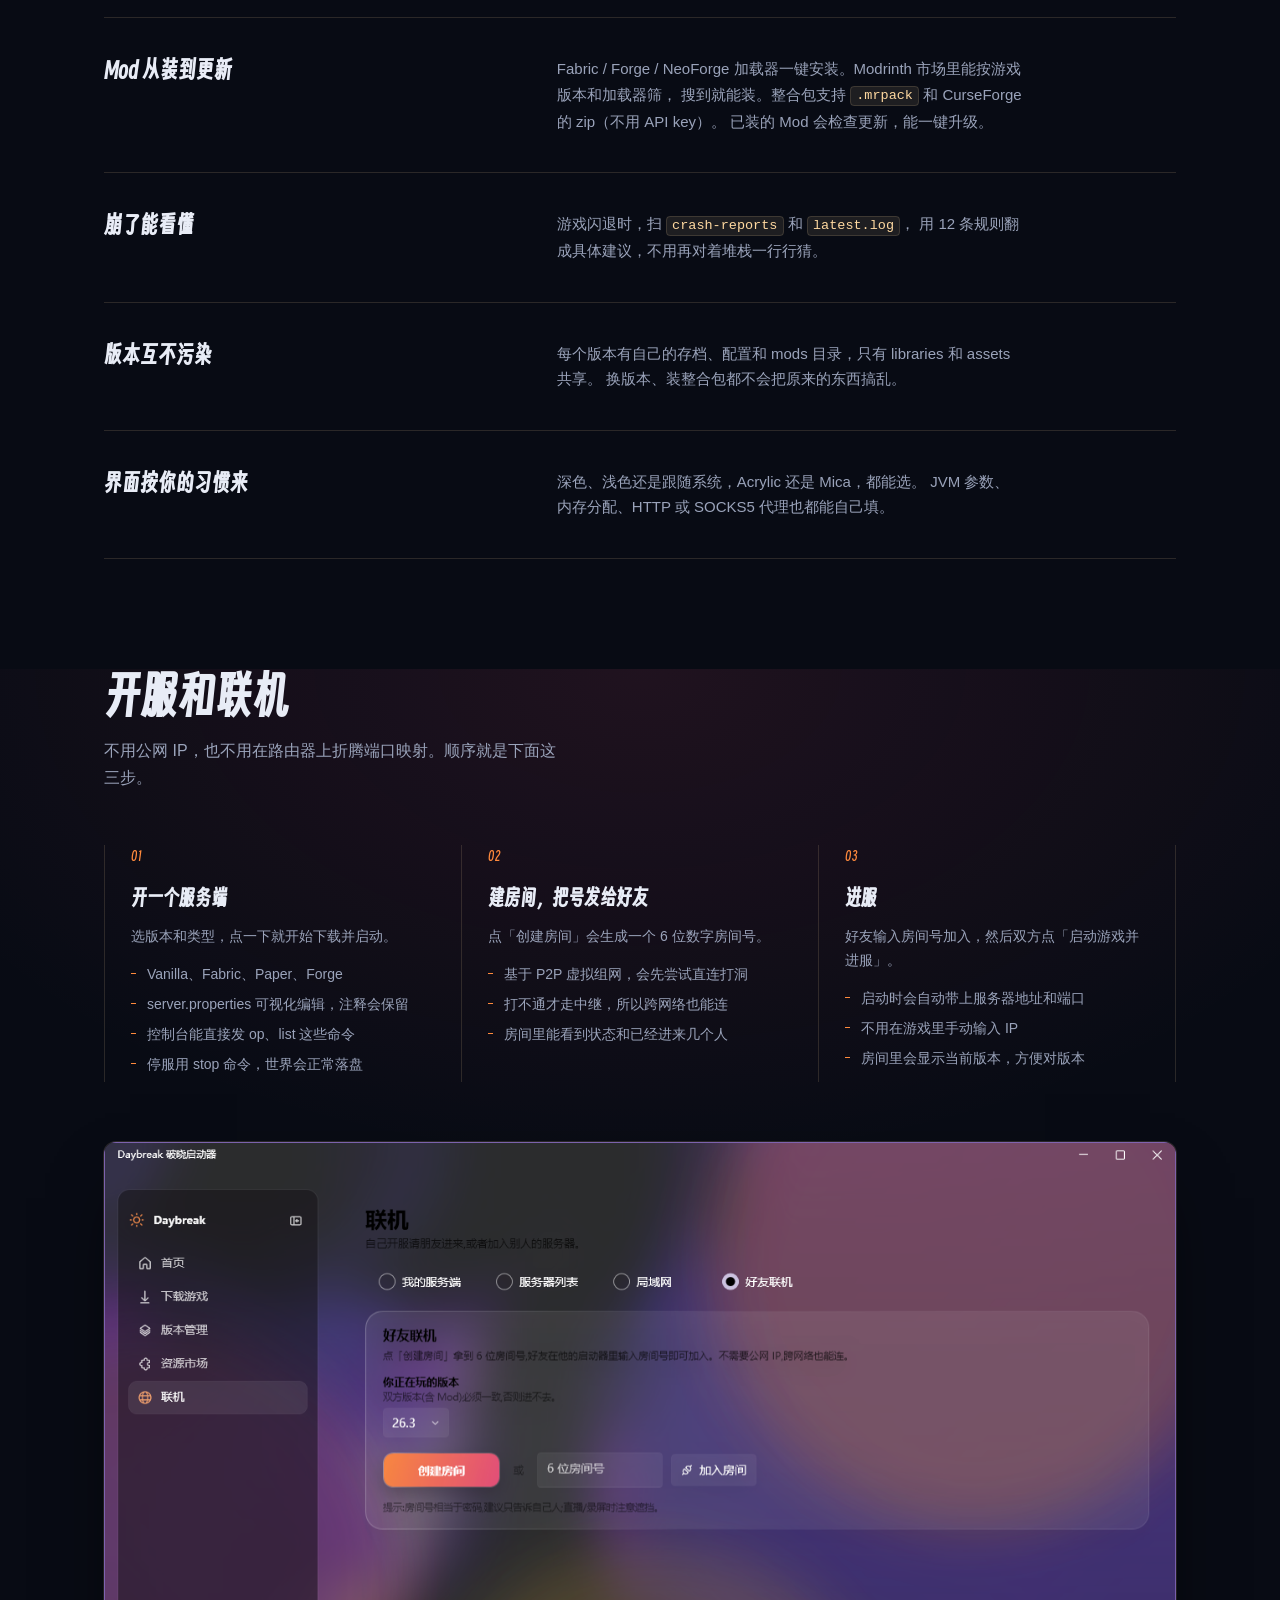
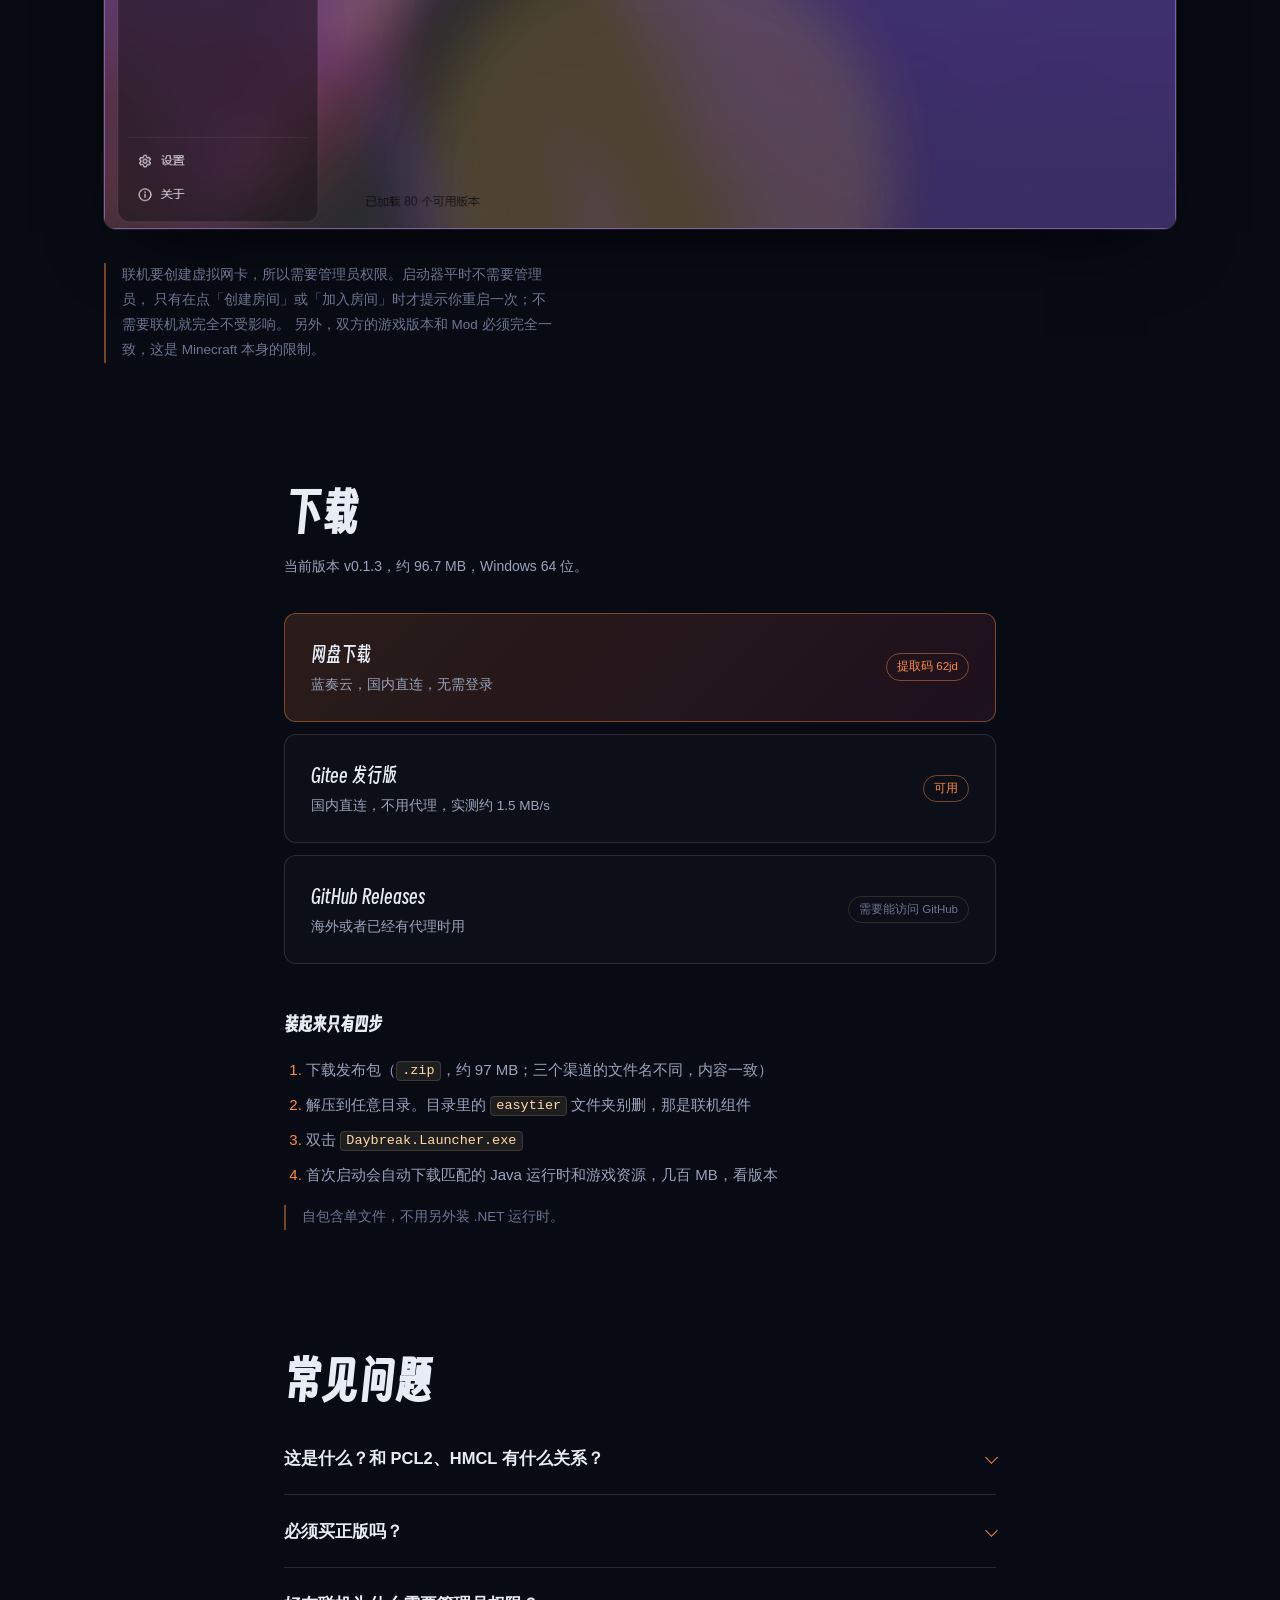
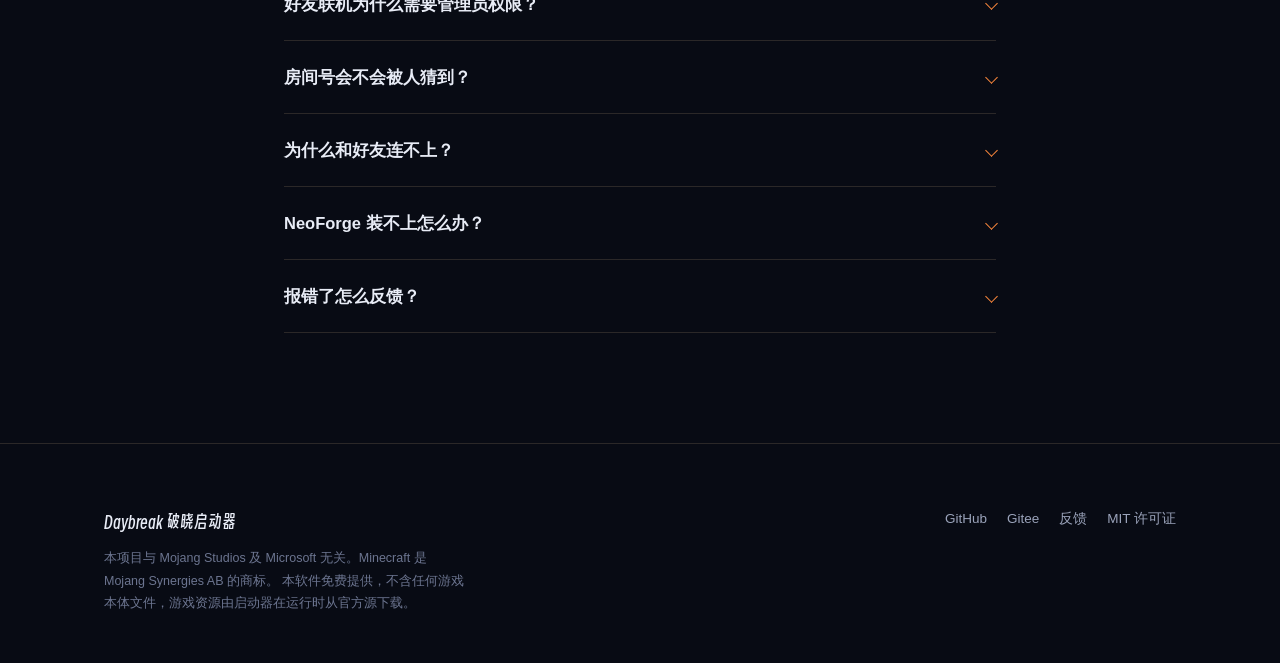
==== commit 70365543: "﻿官网:接入网盘下载链接(v0.1.3) - config.js 填入蓝奏云链接与提取码，「网盘下载」从「即将上线」变为可点主按钮 - 版本信息更新为 v0.1.3 / 96.7 MB - 修正安装步" ====
--- a/website/index.html
+++ b/website/index.html
@@ -9,7 +9,8 @@
 <meta property="og:title" content="Daybreak 破晓启动器">
 <meta property="og:description" content="装游戏、开服、和好友联机，都在一个窗口里完成。">
 <meta property="og:type" content="website">
-<link rel="icon" href="assets/logo.svg" type="image/svg+xml">
+<link rel="icon" href="assets/icon-256.png" type="image/png">
+<link rel="apple-touch-icon" href="assets/icon-256.png">
 <link rel="preload" href="assets/font/smiley-sans-subset.woff2" as="font" type="font/woff2" crossorigin>
 <link rel="stylesheet" href="assets/style.css">
 </head>
@@ -218,7 +219,7 @@
     <div class="dl-steps">
       <h3>装起来只有四步</h3>
       <ol>
-        <li>下载 <code>Daybreak-beta-win-x64.zip</code></li>
+        <li>下载发布包（<code>.zip</code>，约 97 MB；三个渠道的文件名不同，内容一致）</li>
         <li>解压到任意目录。目录里的 <code>easytier</code> 文件夹别删，那是联机组件</li>
         <li>双击 <code>Daybreak.Launcher.exe</code></li>
         <li>首次启动会自动下载匹配的 Java 运行时和游戏资源，几百 MB，看版本</li>
